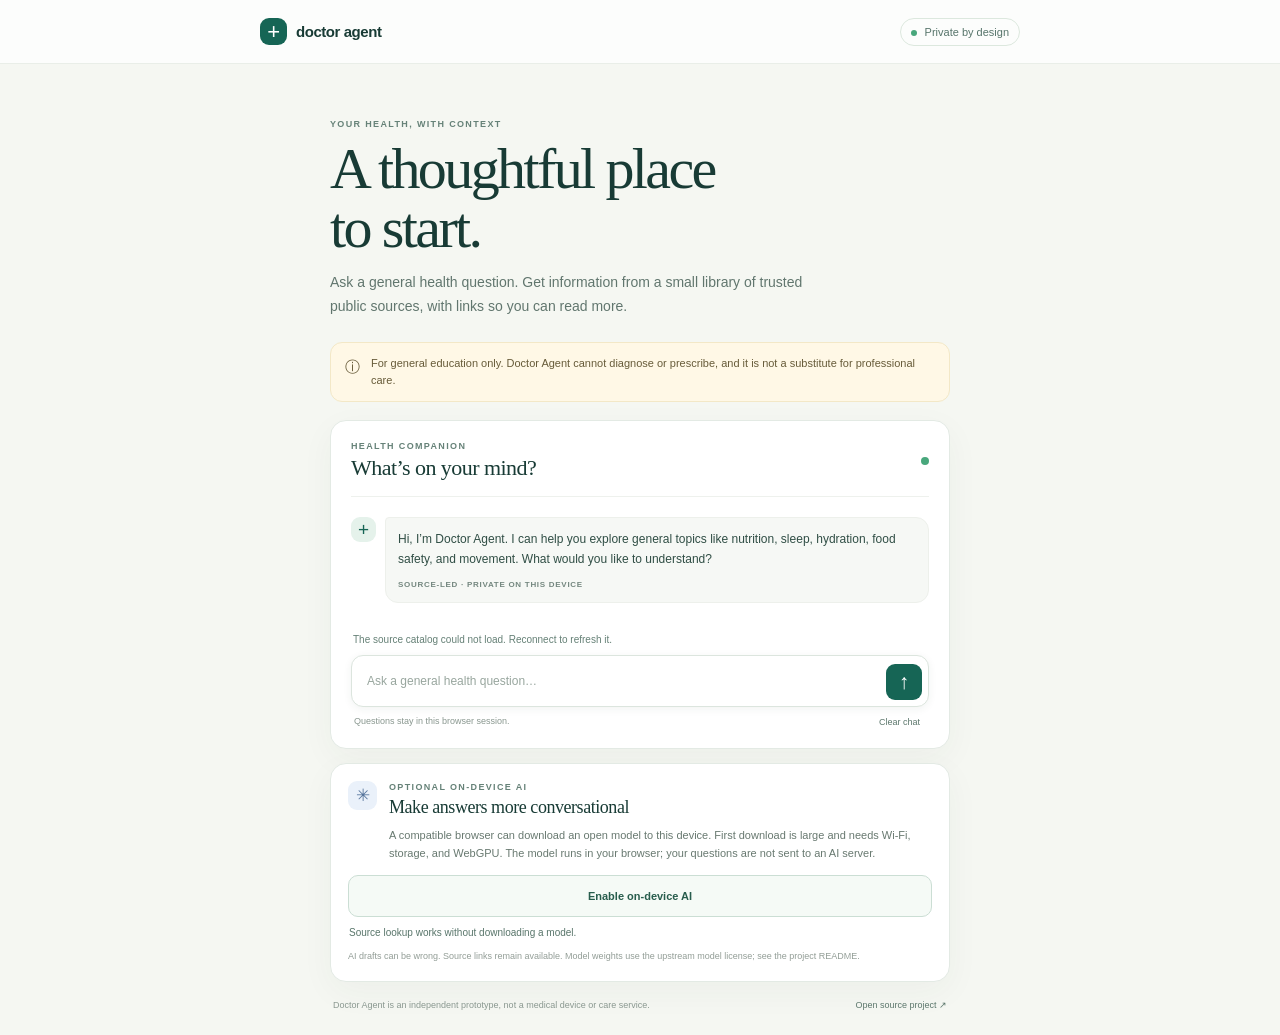
==== mobile/index.html @ ff546ccb "Build installable private health companion PWA" ====
<!doctype html>
<html lang="en">
<head>
  <meta charset="utf-8">
  <meta name="viewport" content="width=device-width, initial-scale=1, viewport-fit=cover">
  <meta name="theme-color" content="#f5f7f2">
  <meta name="description" content="A private, source-linked health education companion that runs on your device.">
  <link rel="manifest" href="./manifest.webmanifest">
  <link rel="apple-touch-icon" href="./icon-180.png">
  <link rel="stylesheet" href="./styles.css">
  <title>Doctor Agent</title>
</head>
<body>
  <header class="topbar"><a class="brand" href="./" aria-label="Doctor Agent home"><span class="brand-icon">+</span><span>doctor agent</span></a><span class="privacy-pill"><i></i> Private by design</span></header>
  <main>
    <section class="intro"><p class="eyebrow">YOUR HEALTH, WITH CONTEXT</p><h1>A thoughtful place<br>to start.</h1><p class="lede">Ask a general health question. Get information from a small library of trusted public sources, with links so you can read more.</p></section>
    <section class="notice" role="note"><span aria-hidden="true">ⓘ</span><p>For general education only. Doctor Agent cannot diagnose or prescribe, and it is not a substitute for professional care.</p></section>
    <section class="assistant-card" aria-label="Health education chat">
      <div class="card-head"><div><p class="eyebrow">HEALTH COMPANION</p><h2>What’s on your mind?</h2></div><span class="online-dot" title="Ready"></span></div>
      <div id="messages" class="messages" aria-live="polite"><article class="message assistant"><span class="avatar">+</span><div class="bubble"><p>Hi, I’m Doctor Agent. I can help you explore general topics like nutrition, sleep, hydration, food safety, and movement. What would you like to understand?</p><span class="message-meta">SOURCE-LED · PRIVATE ON THIS DEVICE</span></div></article></div>
      <div id="status" class="status" aria-live="polite"></div>
      <form id="chat-form" class="composer"><label class="sr-only" for="question">Your question</label><textarea id="question" rows="1" maxlength="1200" placeholder="Ask a general health question…" required></textarea><button class="send" type="submit" aria-label="Send question">↑</button></form>
      <div class="composer-foot"><span>Questions stay in this browser session.</span><button id="clear-chat" class="text-button" type="button">Clear chat</button></div>
    </section>
    <section class="model-card"><div class="model-copy"><span class="model-icon">✳</span><div><p class="eyebrow">OPTIONAL ON-DEVICE AI</p><h2>Make answers more conversational</h2><p>A compatible browser can download an open model to this device. First download is large and needs Wi-Fi, storage, and WebGPU. The model runs in your browser; your questions are not sent to an AI server.</p></div></div><button id="model-button" class="model-button" type="button">Enable on-device AI</button><p id="model-status" class="model-status" aria-live="polite">Source lookup works without downloading a model.</p><p class="fine-print">AI drafts can be wrong. Source links remain available. Model weights use the upstream model license; see the project README.</p></section>
    <footer><p>Doctor Agent is an independent prototype, not a medical device or care service.</p><a href="https://github.com/Adarsh-9182/doctor-agent">Open source project ↗</a></footer>
  </main>
  <script src="./app.js" defer></script>
</body>
</html>
---- mobile/styles.css ----
:root{color-scheme:light;--ink:#183b35;--muted:#647a73;--green:#166555;--mint:#e5f2eb;--line:#e3eae4;--paper:#fff;--bg:#f5f7f2;--amber:#fff7df;font-family:Inter,-apple-system,BlinkMacSystemFont,"Segoe UI",sans-serif;font-synthesis:none;text-rendering:optimizeLegibility}*{box-sizing:border-box}body{margin:0;background:var(--bg);color:var(--ink);min-height:100vh}.topbar{height:64px;display:flex;align-items:center;justify-content:space-between;padding:0 max(22px,calc((100vw - 760px)/2));border-bottom:1px solid #e9eee8;background:rgba(255,255,255,.76)}.brand{display:flex;align-items:center;gap:9px;color:var(--ink);text-decoration:none;font-size:15px;font-weight:700;letter-spacing:-.03em}.brand-icon{width:27px;height:27px;display:grid;place-items:center;border-radius:9px;background:var(--green);color:#fff;font-size:22px;font-weight:400}.privacy-pill{font-size:11px;color:#56746a;border:1px solid #dce8de;border-radius:99px;padding:7px 10px}.privacy-pill i,.online-dot{display:inline-block;width:6px;height:6px;border-radius:50%;background:#48a77c;margin-right:5px}main{max-width:660px;margin:0 auto;padding:44px 20px 25px}.intro{max-width:540px}.eyebrow{font-size:9px;letter-spacing:.15em;font-weight:750;color:#668278;margin:0 0 10px}.intro h1{font-family:Georgia,"Times New Roman",serif;font-weight:400;letter-spacing:-.045em;font-size:clamp(42px,10vw,58px);line-height:1.02;margin:0 0 14px;color:#183b35}.lede{font-size:14px;line-height:1.7;color:#61766e;max-width:500px;margin:0 0 23px}.notice{display:flex;gap:11px;align-items:flex-start;background:#fff8e6;border:1px solid #f3e8c7;border-radius:12px;padding:12px 14px;margin-bottom:18px;color:#675b39;font-size:11px;line-height:1.55}.notice span{font-size:15px}.notice p{margin:0}.assistant-card,.model-card{background:var(--paper);border:1px solid var(--line);border-radius:16px;box-shadow:0 10px 34px rgba(35,73,56,.045)}.assistant-card{padding:20px}.card-head{display:flex;justify-content:space-between;align-items:center;border-bottom:1px solid #eef1ed;padding-bottom:15px}.card-head .eyebrow{margin-bottom:4px}.card-head h2,.model-card h2{font-family:Georgia,"Times New Roman",serif;font-weight:400;letter-spacing:-.025em;margin:0;font-size:22px}.online-dot{width:8px;height:8px;margin:0}.messages{display:flex;flex-direction:column;gap:15px;padding:20px 0;min-height:145px;max-height:48vh;overflow:auto}.message{display:flex;align-items:flex-start;gap:9px}.avatar{flex:0 0 25px;width:25px;height:25px;background:var(--mint);color:var(--green);display:grid;place-items:center;border-radius:9px;font-size:19px}.bubble{max-width:calc(100% - 34px);background:#f6f8f5;border:1px solid #edf0eb;border-radius:4px 13px 13px 13px;padding:11px 12px;color:#304e45;font-size:12px;line-height:1.7}.bubble p{margin:0 0 6px;white-space:pre-wrap}.bubble p:last-child{margin-bottom:0}.message.user{justify-content:flex-end}.message.user .bubble{background:#e8f3ed;border-color:#d9e9df;border-radius:13px 4px 13px 13px}.message-meta{display:block;margin-top:8px;color:#74877f;font-size:8px;letter-spacing:.09em;font-weight:700}.sources{display:flex;flex-direction:column;gap:6px;margin:9px 0 0;padding-top:8px;border-top:1px solid #e3e9e3}.sources a{font-size:10px;color:var(--green);font-weight:650;text-decoration:none}.sources a:hover{text-decoration:underline}.composer{position:relative;display:flex;align-items:flex-end;border:1px solid #dce5de;border-radius:12px;background:#fff;padding:6px;box-shadow:0 2px 8px #193a3310}.composer:focus-within{border-color:#73a995;box-shadow:0 0 0 3px #dcefe5}.composer textarea{resize:none;min-height:38px;max-height:120px;border:0;outline:0;background:none;flex:1;padding:10px 9px;color:var(--ink);font:inherit;font-size:12px;line-height:1.5}.composer textarea::placeholder{color:#98a69e}.send{width:36px;height:36px;border:0;border-radius:9px;background:var(--green);color:#fff;font-size:21px;cursor:pointer}.send:disabled{opacity:.5}.composer-foot{display:flex;justify-content:space-between;margin:9px 3px 0;color:#89978f;font-size:9px}.text-button{border:0;background:none;color:#5c776c;font-size:9px;cursor:pointer}.status{color:#658076;font-size:10px;min-height:14px;margin:-8px 2px 7px}.model-card{padding:17px;margin-top:14px}.model-copy{display:flex;gap:12px}.model-icon{flex:0 0 29px;height:29px;background:#eaf1fa;color:#54739b;border-radius:9px;display:grid;place-items:center;font-size:17px}.model-card .eyebrow{margin:1px 0 5px}.model-card h2{font-size:18px}.model-card p:not(.eyebrow):not(.fine-print){font-size:11px;line-height:1.65;color:#687970;margin:8px 0 13px}.model-button{width:100%;min-height:42px;border:1px solid #cbded4;background:#f5faf6;border-radius:10px;color:#285d4d;font-size:11px;font-weight:700;cursor:pointer}.model-button:hover:not(:disabled){background:#eaf5ee}.model-button:disabled{cursor:wait;opacity:.75}.model-status{font-size:10px!important;color:#58756a!important;margin:8px 1px 0!important}.fine-print{color:#929d96;font-size:9px;line-height:1.55;margin:8px 0 0}footer{display:flex;flex-wrap:wrap;justify-content:space-between;gap:7px;margin:18px 3px 0;color:#8a9890;font-size:9px}footer p{margin:0}footer a{color:#5c776c;text-decoration:none}.sr-only{position:absolute;width:1px;height:1px;padding:0;margin:-1px;overflow:hidden;clip:rect(0,0,0,0);white-space:nowrap;border:0}@media(min-width:700px){main{padding-top:55px}.intro{margin-bottom:2px}}@media(max-width:390px){main{padding-left:14px;padding-right:14px}.assistant-card{padding:15px}.topbar{padding:0 15px}}
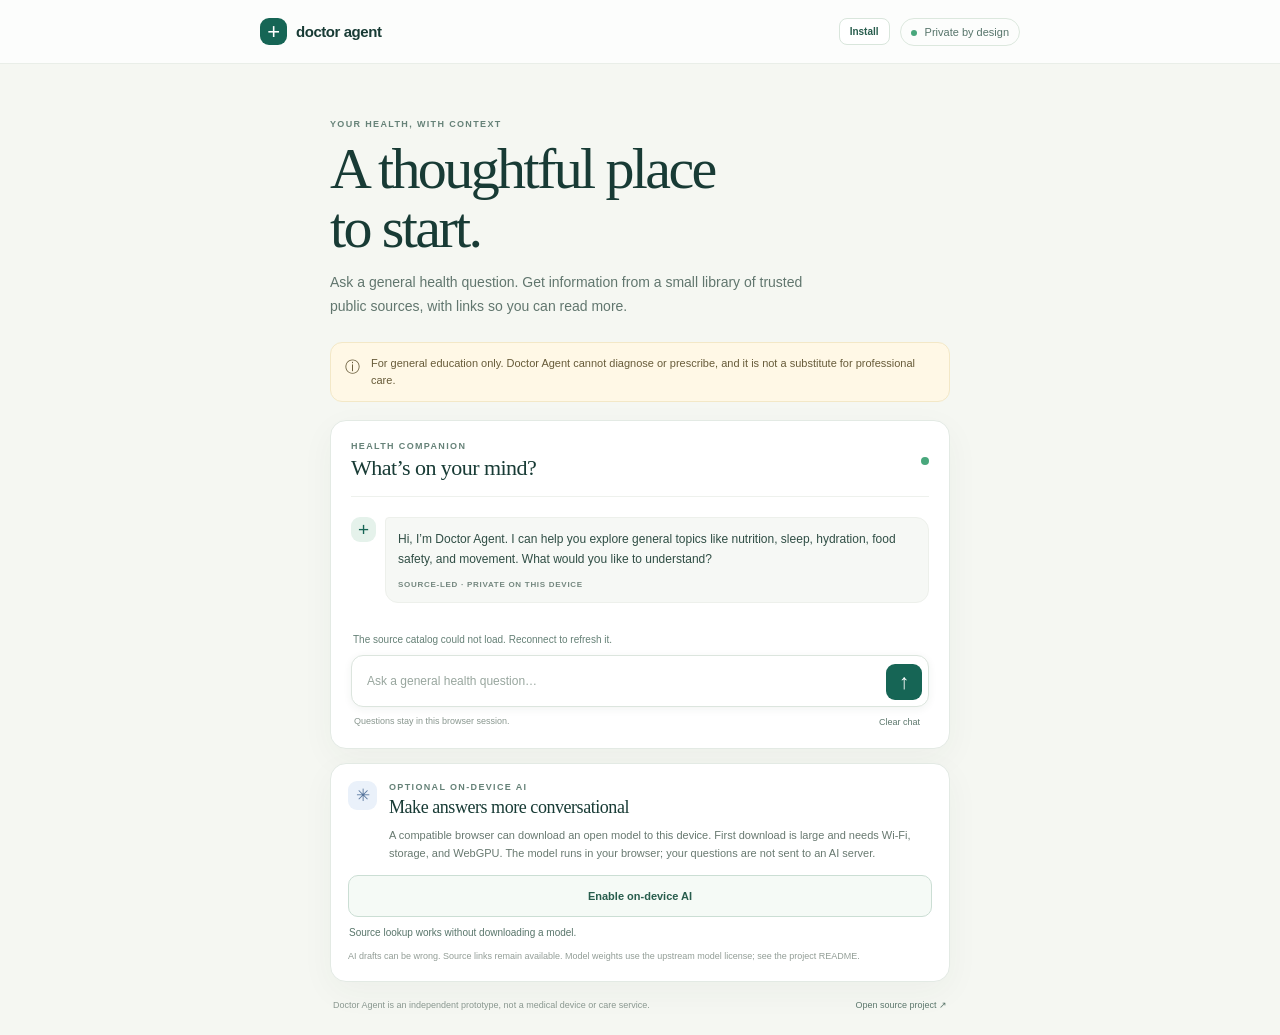
==== commit b762a0c2: "Add mobile install guidance and clarify PWA roadmap" ====
--- a/mobile/index.html
+++ b/mobile/index.html
@@ -11,7 +11,8 @@
   <title>Doctor Agent</title>
 </head>
 <body>
-  <header class="topbar"><a class="brand" href="./" aria-label="Doctor Agent home"><span class="brand-icon">+</span><span>doctor agent</span></a><span class="privacy-pill"><i></i> Private by design</span></header>
+  <header class="topbar"><a class="brand" href="./" aria-label="Doctor Agent home"><span class="brand-icon">+</span><span>doctor agent</span></a><div class="top-actions"><button id="install-button" class="install-button" type="button">Install</button><span class="privacy-pill"><i></i> Private by design</span></div></header>
+  <p id="install-help" class="install-help" hidden></p>
   <main>
     <section class="intro"><p class="eyebrow">YOUR HEALTH, WITH CONTEXT</p><h1>A thoughtful place<br>to start.</h1><p class="lede">Ask a general health question. Get information from a small library of trusted public sources, with links so you can read more.</p></section>
     <section class="notice" role="note"><span aria-hidden="true">ⓘ</span><p>For general education only. Doctor Agent cannot diagnose or prescribe, and it is not a substitute for professional care.</p></section>
--- a/mobile/styles.css
+++ b/mobile/styles.css
@@ -1 +1 @@
-:root{color-scheme:light;--ink:#183b35;--muted:#647a73;--green:#166555;--mint:#e5f2eb;--line:#e3eae4;--paper:#fff;--bg:#f5f7f2;--amber:#fff7df;font-family:Inter,-apple-system,BlinkMacSystemFont,"Segoe UI",sans-serif;font-synthesis:none;text-rendering:optimizeLegibility}*{box-sizing:border-box}body{margin:0;background:var(--bg);color:var(--ink);min-height:100vh}.topbar{height:64px;display:flex;align-items:center;justify-content:space-between;padding:0 max(22px,calc((100vw - 760px)/2));border-bottom:1px solid #e9eee8;background:rgba(255,255,255,.76)}.brand{display:flex;align-items:center;gap:9px;color:var(--ink);text-decoration:none;font-size:15px;font-weight:700;letter-spacing:-.03em}.brand-icon{width:27px;height:27px;display:grid;place-items:center;border-radius:9px;background:var(--green);color:#fff;font-size:22px;font-weight:400}.privacy-pill{font-size:11px;color:#56746a;border:1px solid #dce8de;border-radius:99px;padding:7px 10px}.privacy-pill i,.online-dot{display:inline-block;width:6px;height:6px;border-radius:50%;background:#48a77c;margin-right:5px}main{max-width:660px;margin:0 auto;padding:44px 20px 25px}.intro{max-width:540px}.eyebrow{font-size:9px;letter-spacing:.15em;font-weight:750;color:#668278;margin:0 0 10px}.intro h1{font-family:Georgia,"Times New Roman",serif;font-weight:400;letter-spacing:-.045em;font-size:clamp(42px,10vw,58px);line-height:1.02;margin:0 0 14px;color:#183b35}.lede{font-size:14px;line-height:1.7;color:#61766e;max-width:500px;margin:0 0 23px}.notice{display:flex;gap:11px;align-items:flex-start;background:#fff8e6;border:1px solid #f3e8c7;border-radius:12px;padding:12px 14px;margin-bottom:18px;color:#675b39;font-size:11px;line-height:1.55}.notice span{font-size:15px}.notice p{margin:0}.assistant-card,.model-card{background:var(--paper);border:1px solid var(--line);border-radius:16px;box-shadow:0 10px 34px rgba(35,73,56,.045)}.assistant-card{padding:20px}.card-head{display:flex;justify-content:space-between;align-items:center;border-bottom:1px solid #eef1ed;padding-bottom:15px}.card-head .eyebrow{margin-bottom:4px}.card-head h2,.model-card h2{font-family:Georgia,"Times New Roman",serif;font-weight:400;letter-spacing:-.025em;margin:0;font-size:22px}.online-dot{width:8px;height:8px;margin:0}.messages{display:flex;flex-direction:column;gap:15px;padding:20px 0;min-height:145px;max-height:48vh;overflow:auto}.message{display:flex;align-items:flex-start;gap:9px}.avatar{flex:0 0 25px;width:25px;height:25px;background:var(--mint);color:var(--green);display:grid;place-items:center;border-radius:9px;font-size:19px}.bubble{max-width:calc(100% - 34px);background:#f6f8f5;border:1px solid #edf0eb;border-radius:4px 13px 13px 13px;padding:11px 12px;color:#304e45;font-size:12px;line-height:1.7}.bubble p{margin:0 0 6px;white-space:pre-wrap}.bubble p:last-child{margin-bottom:0}.message.user{justify-content:flex-end}.message.user .bubble{background:#e8f3ed;border-color:#d9e9df;border-radius:13px 4px 13px 13px}.message-meta{display:block;margin-top:8px;color:#74877f;font-size:8px;letter-spacing:.09em;font-weight:700}.sources{display:flex;flex-direction:column;gap:6px;margin:9px 0 0;padding-top:8px;border-top:1px solid #e3e9e3}.sources a{font-size:10px;color:var(--green);font-weight:650;text-decoration:none}.sources a:hover{text-decoration:underline}.composer{position:relative;display:flex;align-items:flex-end;border:1px solid #dce5de;border-radius:12px;background:#fff;padding:6px;box-shadow:0 2px 8px #193a3310}.composer:focus-within{border-color:#73a995;box-shadow:0 0 0 3px #dcefe5}.composer textarea{resize:none;min-height:38px;max-height:120px;border:0;outline:0;background:none;flex:1;padding:10px 9px;color:var(--ink);font:inherit;font-size:12px;line-height:1.5}.composer textarea::placeholder{color:#98a69e}.send{width:36px;height:36px;border:0;border-radius:9px;background:var(--green);color:#fff;font-size:21px;cursor:pointer}.send:disabled{opacity:.5}.composer-foot{display:flex;justify-content:space-between;margin:9px 3px 0;color:#89978f;font-size:9px}.text-button{border:0;background:none;color:#5c776c;font-size:9px;cursor:pointer}.status{color:#658076;font-size:10px;min-height:14px;margin:-8px 2px 7px}.model-card{padding:17px;margin-top:14px}.model-copy{display:flex;gap:12px}.model-icon{flex:0 0 29px;height:29px;background:#eaf1fa;color:#54739b;border-radius:9px;display:grid;place-items:center;font-size:17px}.model-card .eyebrow{margin:1px 0 5px}.model-card h2{font-size:18px}.model-card p:not(.eyebrow):not(.fine-print){font-size:11px;line-height:1.65;color:#687970;margin:8px 0 13px}.model-button{width:100%;min-height:42px;border:1px solid #cbded4;background:#f5faf6;border-radius:10px;color:#285d4d;font-size:11px;font-weight:700;cursor:pointer}.model-button:hover:not(:disabled){background:#eaf5ee}.model-button:disabled{cursor:wait;opacity:.75}.model-status{font-size:10px!important;color:#58756a!important;margin:8px 1px 0!important}.fine-print{color:#929d96;font-size:9px;line-height:1.55;margin:8px 0 0}footer{display:flex;flex-wrap:wrap;justify-content:space-between;gap:7px;margin:18px 3px 0;color:#8a9890;font-size:9px}footer p{margin:0}footer a{color:#5c776c;text-decoration:none}.sr-only{position:absolute;width:1px;height:1px;padding:0;margin:-1px;overflow:hidden;clip:rect(0,0,0,0);white-space:nowrap;border:0}@media(min-width:700px){main{padding-top:55px}.intro{margin-bottom:2px}}@media(max-width:390px){main{padding-left:14px;padding-right:14px}.assistant-card{padding:15px}.topbar{padding:0 15px}}
+:root{color-scheme:light;--ink:#183b35;--muted:#647a73;--green:#166555;--mint:#e5f2eb;--line:#e3eae4;--paper:#fff;--bg:#f5f7f2;--amber:#fff7df;font-family:Inter,-apple-system,BlinkMacSystemFont,"Segoe UI",sans-serif;font-synthesis:none;text-rendering:optimizeLegibility}*{box-sizing:border-box}body{margin:0;background:var(--bg);color:var(--ink);min-height:100vh}.topbar{height:64px;display:flex;align-items:center;justify-content:space-between;padding:0 max(22px,calc((100vw - 760px)/2));border-bottom:1px solid #e9eee8;background:rgba(255,255,255,.76)}.brand{display:flex;align-items:center;gap:9px;color:var(--ink);text-decoration:none;font-size:15px;font-weight:700;letter-spacing:-.03em}.brand-icon{width:27px;height:27px;display:grid;place-items:center;border-radius:9px;background:var(--green);color:#fff;font-size:22px;font-weight:400}.top-actions{display:flex;align-items:center;gap:10px}.install-button{border:1px solid #d9e6dc;background:#fff;border-radius:8px;color:#285d4d;padding:7px 10px;font:inherit;font-size:10px;font-weight:700;cursor:pointer}.install-help{max-width:660px;margin:10px auto 0;padding:10px 14px;background:#eaf4ed;border:1px solid #d4e6d8;border-radius:10px;color:#45685a;font-size:11px;line-height:1.55}.install-help[hidden]{display:none}.privacy-pill{font-size:11px;color:#56746a;border:1px solid #dce8de;border-radius:99px;padding:7px 10px}.privacy-pill i,.online-dot{display:inline-block;width:6px;height:6px;border-radius:50%;background:#48a77c;margin-right:5px}main{max-width:660px;margin:0 auto;padding:44px 20px 25px}.intro{max-width:540px}.eyebrow{font-size:9px;letter-spacing:.15em;font-weight:750;color:#668278;margin:0 0 10px}.intro h1{font-family:Georgia,"Times New Roman",serif;font-weight:400;letter-spacing:-.045em;font-size:clamp(42px,10vw,58px);line-height:1.02;margin:0 0 14px;color:#183b35}.lede{font-size:14px;line-height:1.7;color:#61766e;max-width:500px;margin:0 0 23px}.notice{display:flex;gap:11px;align-items:flex-start;background:#fff8e6;border:1px solid #f3e8c7;border-radius:12px;padding:12px 14px;margin-bottom:18px;color:#675b39;font-size:11px;line-height:1.55}.notice span{font-size:15px}.notice p{margin:0}.assistant-card,.model-card{background:var(--paper);border:1px solid var(--line);border-radius:16px;box-shadow:0 10px 34px rgba(35,73,56,.045)}.assistant-card{padding:20px}.card-head{display:flex;justify-content:space-between;align-items:center;border-bottom:1px solid #eef1ed;padding-bottom:15px}.card-head .eyebrow{margin-bottom:4px}.card-head h2,.model-card h2{font-family:Georgia,"Times New Roman",serif;font-weight:400;letter-spacing:-.025em;margin:0;font-size:22px}.online-dot{width:8px;height:8px;margin:0}.messages{display:flex;flex-direction:column;gap:15px;padding:20px 0;min-height:145px;max-height:48vh;overflow:auto}.message{display:flex;align-items:flex-start;gap:9px}.avatar{flex:0 0 25px;width:25px;height:25px;background:var(--mint);color:var(--green);display:grid;place-items:center;border-radius:9px;font-size:19px}.bubble{max-width:calc(100% - 34px);background:#f6f8f5;border:1px solid #edf0eb;border-radius:4px 13px 13px 13px;padding:11px 12px;color:#304e45;font-size:12px;line-height:1.7}.bubble p{margin:0 0 6px;white-space:pre-wrap}.bubble p:last-child{margin-bottom:0}.message.user{justify-content:flex-end}.message.user .bubble{background:#e8f3ed;border-color:#d9e9df;border-radius:13px 4px 13px 13px}.message-meta{display:block;margin-top:8px;color:#74877f;font-size:8px;letter-spacing:.09em;font-weight:700}.listen-button{display:inline-block;border:0;background:none;color:#3c7662;padding:7px 0 0;font:inherit;font-size:10px;font-weight:650;cursor:pointer}.sources{display:flex;flex-direction:column;gap:6px;margin:9px 0 0;padding-top:8px;border-top:1px solid #e3e9e3}.sources a{font-size:10px;color:var(--green);font-weight:650;text-decoration:none}.sources a:hover{text-decoration:underline}.composer{position:relative;display:flex;align-items:flex-end;border:1px solid #dce5de;border-radius:12px;background:#fff;padding:6px;box-shadow:0 2px 8px #193a3310}.composer:focus-within{border-color:#73a995;box-shadow:0 0 0 3px #dcefe5}.composer textarea{resize:none;min-height:38px;max-height:120px;border:0;outline:0;background:none;flex:1;padding:10px 9px;color:var(--ink);font:inherit;font-size:12px;line-height:1.5}.composer textarea::placeholder{color:#98a69e}.send{width:36px;height:36px;border:0;border-radius:9px;background:var(--green);color:#fff;font-size:21px;cursor:pointer}.send:disabled{opacity:.5}.composer-foot{display:flex;justify-content:space-between;margin:9px 3px 0;color:#89978f;font-size:9px}.text-button{border:0;background:none;color:#5c776c;font-size:9px;cursor:pointer}.status{color:#658076;font-size:10px;min-height:14px;margin:-8px 2px 7px}.model-card{padding:17px;margin-top:14px}.model-copy{display:flex;gap:12px}.model-icon{flex:0 0 29px;height:29px;background:#eaf1fa;color:#54739b;border-radius:9px;display:grid;place-items:center;font-size:17px}.model-card .eyebrow{margin:1px 0 5px}.model-card h2{font-size:18px}.model-card p:not(.eyebrow):not(.fine-print){font-size:11px;line-height:1.65;color:#687970;margin:8px 0 13px}.model-button{width:100%;min-height:42px;border:1px solid #cbded4;background:#f5faf6;border-radius:10px;color:#285d4d;font-size:11px;font-weight:700;cursor:pointer}.model-button:hover:not(:disabled){background:#eaf5ee}.model-button:disabled{cursor:wait;opacity:.75}.model-status{font-size:10px!important;color:#58756a!important;margin:8px 1px 0!important}.fine-print{color:#929d96;font-size:9px;line-height:1.55;margin:8px 0 0}footer{display:flex;flex-wrap:wrap;justify-content:space-between;gap:7px;margin:18px 3px 0;color:#8a9890;font-size:9px}footer p{margin:0}footer a{color:#5c776c;text-decoration:none}.sr-only{position:absolute;width:1px;height:1px;padding:0;margin:-1px;overflow:hidden;clip:rect(0,0,0,0);white-space:nowrap;border:0}@media(min-width:700px){main{padding-top:55px}.intro{margin-bottom:2px}}@media(max-width:390px){main{padding-left:14px;padding-right:14px}.assistant-card{padding:15px}.topbar{padding:0 15px}}
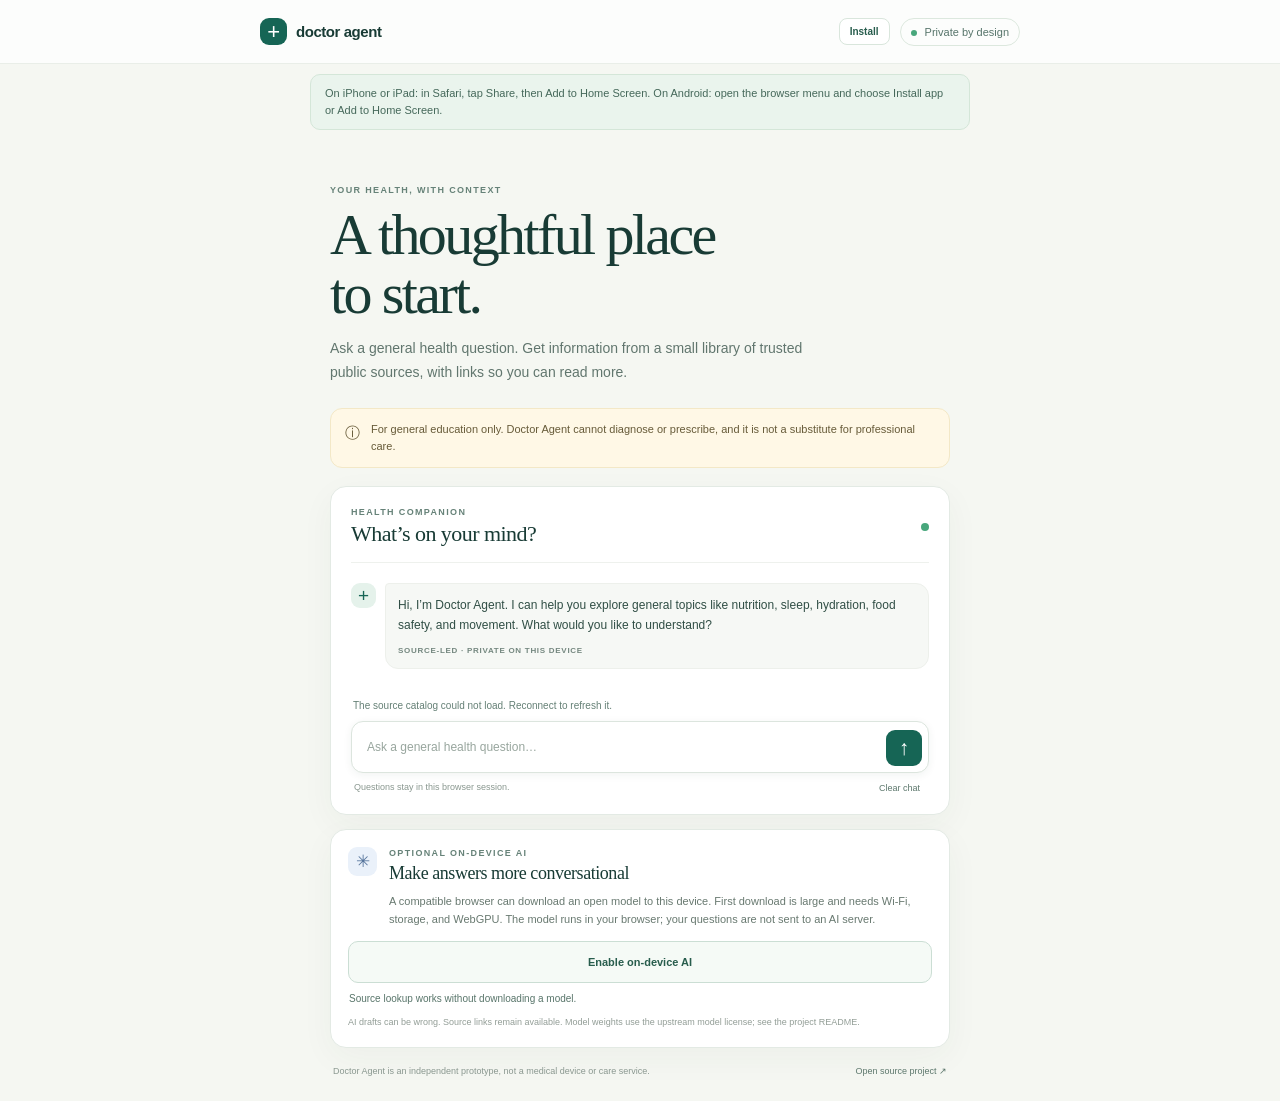
==== commit c5f54acc: "Keep phone install steps visible in the PWA" ====
--- a/mobile/index.html
+++ b/mobile/index.html
@@ -12,7 +12,7 @@
 </head>
 <body>
   <header class="topbar"><a class="brand" href="./" aria-label="Doctor Agent home"><span class="brand-icon">+</span><span>doctor agent</span></a><div class="top-actions"><button id="install-button" class="install-button" type="button">Install</button><span class="privacy-pill"><i></i> Private by design</span></div></header>
-  <p id="install-help" class="install-help" hidden></p>
+  <p id="install-help" class="install-help">On iPhone or iPad: in Safari, tap Share, then Add to Home Screen. On Android: open the browser menu and choose Install app or Add to Home Screen.</p>
   <main>
     <section class="intro"><p class="eyebrow">YOUR HEALTH, WITH CONTEXT</p><h1>A thoughtful place<br>to start.</h1><p class="lede">Ask a general health question. Get information from a small library of trusted public sources, with links so you can read more.</p></section>
     <section class="notice" role="note"><span aria-hidden="true">ⓘ</span><p>For general education only. Doctor Agent cannot diagnose or prescribe, and it is not a substitute for professional care.</p></section>
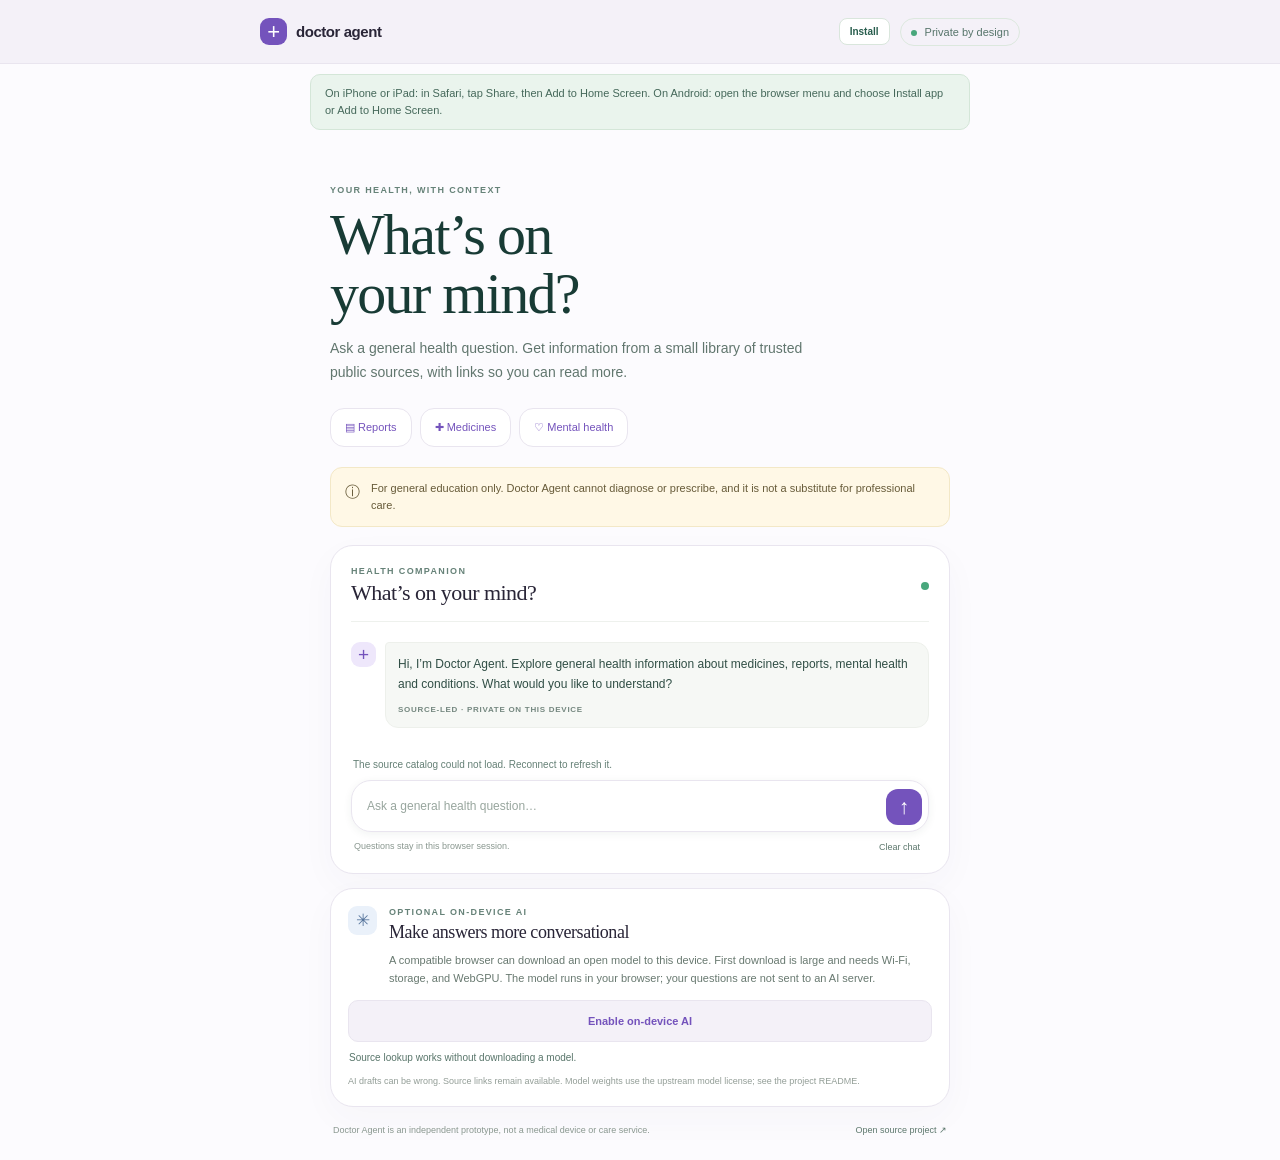
==== commit 8069d3ad: "Redesign health companion chat across Android Mac and web" ====
--- a/mobile/index.html
+++ b/mobile/index.html
@@ -14,11 +14,12 @@
   <header class="topbar"><a class="brand" href="./" aria-label="Doctor Agent home"><span class="brand-icon">+</span><span>doctor agent</span></a><div class="top-actions"><button id="install-button" class="install-button" type="button">Install</button><span class="privacy-pill"><i></i> Private by design</span></div></header>
   <p id="install-help" class="install-help">On iPhone or iPad: in Safari, tap Share, then Add to Home Screen. On Android: open the browser menu and choose Install app or Add to Home Screen.</p>
   <main>
-    <section class="intro"><p class="eyebrow">YOUR HEALTH, WITH CONTEXT</p><h1>A thoughtful place<br>to start.</h1><p class="lede">Ask a general health question. Get information from a small library of trusted public sources, with links so you can read more.</p></section>
+    <section class="intro"><p class="eyebrow">YOUR HEALTH, WITH CONTEXT</p><h1>What’s on<br>your mind?</h1><p class="lede">Ask a general health question. Get information from a small library of trusted public sources, with links so you can read more.</p></section>
+    <nav class="quick-topics" aria-label="Health topics"><button data-prompt="Explain lab reports.">▤ Reports</button><button data-prompt="Tell me about medicine safety.">✚ Medicines</button><button data-prompt="Tell me about mental health.">♡ Mental health</button></nav>
     <section class="notice" role="note"><span aria-hidden="true">ⓘ</span><p>For general education only. Doctor Agent cannot diagnose or prescribe, and it is not a substitute for professional care.</p></section>
     <section class="assistant-card" aria-label="Health education chat">
       <div class="card-head"><div><p class="eyebrow">HEALTH COMPANION</p><h2>What’s on your mind?</h2></div><span class="online-dot" title="Ready"></span></div>
-      <div id="messages" class="messages" aria-live="polite"><article class="message assistant"><span class="avatar">+</span><div class="bubble"><p>Hi, I’m Doctor Agent. I can help you explore general topics like nutrition, sleep, hydration, food safety, and movement. What would you like to understand?</p><span class="message-meta">SOURCE-LED · PRIVATE ON THIS DEVICE</span></div></article></div>
+      <div id="messages" class="messages" aria-live="polite"><article class="message assistant"><span class="avatar">+</span><div class="bubble"><p>Hi, I’m Doctor Agent. Explore general health information about medicines, reports, mental health and conditions. What would you like to understand?</p><span class="message-meta">SOURCE-LED · PRIVATE ON THIS DEVICE</span></div></article></div>
       <div id="status" class="status" aria-live="polite"></div>
       <form id="chat-form" class="composer"><label class="sr-only" for="question">Your question</label><textarea id="question" rows="1" maxlength="1200" placeholder="Ask a general health question…" required></textarea><button class="send" type="submit" aria-label="Send question">↑</button></form>
       <div class="composer-foot"><span>Questions stay in this browser session.</span><button id="clear-chat" class="text-button" type="button">Clear chat</button></div>
--- a/mobile/styles.css
+++ b/mobile/styles.css
@@ -1 +1,4 @@
 :root{color-scheme:light;--ink:#183b35;--muted:#647a73;--green:#166555;--mint:#e5f2eb;--line:#e3eae4;--paper:#fff;--bg:#f5f7f2;--amber:#fff7df;font-family:Inter,-apple-system,BlinkMacSystemFont,"Segoe UI",sans-serif;font-synthesis:none;text-rendering:optimizeLegibility}*{box-sizing:border-box}body{margin:0;background:var(--bg);color:var(--ink);min-height:100vh}.topbar{height:64px;display:flex;align-items:center;justify-content:space-between;padding:0 max(22px,calc((100vw - 760px)/2));border-bottom:1px solid #e9eee8;background:rgba(255,255,255,.76)}.brand{display:flex;align-items:center;gap:9px;color:var(--ink);text-decoration:none;font-size:15px;font-weight:700;letter-spacing:-.03em}.brand-icon{width:27px;height:27px;display:grid;place-items:center;border-radius:9px;background:var(--green);color:#fff;font-size:22px;font-weight:400}.top-actions{display:flex;align-items:center;gap:10px}.install-button{border:1px solid #d9e6dc;background:#fff;border-radius:8px;color:#285d4d;padding:7px 10px;font:inherit;font-size:10px;font-weight:700;cursor:pointer}.install-help{max-width:660px;margin:10px auto 0;padding:10px 14px;background:#eaf4ed;border:1px solid #d4e6d8;border-radius:10px;color:#45685a;font-size:11px;line-height:1.55}.install-help[hidden]{display:none}.privacy-pill{font-size:11px;color:#56746a;border:1px solid #dce8de;border-radius:99px;padding:7px 10px}.privacy-pill i,.online-dot{display:inline-block;width:6px;height:6px;border-radius:50%;background:#48a77c;margin-right:5px}main{max-width:660px;margin:0 auto;padding:44px 20px 25px}.intro{max-width:540px}.eyebrow{font-size:9px;letter-spacing:.15em;font-weight:750;color:#668278;margin:0 0 10px}.intro h1{font-family:Georgia,"Times New Roman",serif;font-weight:400;letter-spacing:-.045em;font-size:clamp(42px,10vw,58px);line-height:1.02;margin:0 0 14px;color:#183b35}.lede{font-size:14px;line-height:1.7;color:#61766e;max-width:500px;margin:0 0 23px}.notice{display:flex;gap:11px;align-items:flex-start;background:#fff8e6;border:1px solid #f3e8c7;border-radius:12px;padding:12px 14px;margin-bottom:18px;color:#675b39;font-size:11px;line-height:1.55}.notice span{font-size:15px}.notice p{margin:0}.assistant-card,.model-card{background:var(--paper);border:1px solid var(--line);border-radius:16px;box-shadow:0 10px 34px rgba(35,73,56,.045)}.assistant-card{padding:20px}.card-head{display:flex;justify-content:space-between;align-items:center;border-bottom:1px solid #eef1ed;padding-bottom:15px}.card-head .eyebrow{margin-bottom:4px}.card-head h2,.model-card h2{font-family:Georgia,"Times New Roman",serif;font-weight:400;letter-spacing:-.025em;margin:0;font-size:22px}.online-dot{width:8px;height:8px;margin:0}.messages{display:flex;flex-direction:column;gap:15px;padding:20px 0;min-height:145px;max-height:48vh;overflow:auto}.message{display:flex;align-items:flex-start;gap:9px}.avatar{flex:0 0 25px;width:25px;height:25px;background:var(--mint);color:var(--green);display:grid;place-items:center;border-radius:9px;font-size:19px}.bubble{max-width:calc(100% - 34px);background:#f6f8f5;border:1px solid #edf0eb;border-radius:4px 13px 13px 13px;padding:11px 12px;color:#304e45;font-size:12px;line-height:1.7}.bubble p{margin:0 0 6px;white-space:pre-wrap}.bubble p:last-child{margin-bottom:0}.message.user{justify-content:flex-end}.message.user .bubble{background:#e8f3ed;border-color:#d9e9df;border-radius:13px 4px 13px 13px}.message-meta{display:block;margin-top:8px;color:#74877f;font-size:8px;letter-spacing:.09em;font-weight:700}.listen-button{display:inline-block;border:0;background:none;color:#3c7662;padding:7px 0 0;font:inherit;font-size:10px;font-weight:650;cursor:pointer}.sources{display:flex;flex-direction:column;gap:6px;margin:9px 0 0;padding-top:8px;border-top:1px solid #e3e9e3}.sources a{font-size:10px;color:var(--green);font-weight:650;text-decoration:none}.sources a:hover{text-decoration:underline}.composer{position:relative;display:flex;align-items:flex-end;border:1px solid #dce5de;border-radius:12px;background:#fff;padding:6px;box-shadow:0 2px 8px #193a3310}.composer:focus-within{border-color:#73a995;box-shadow:0 0 0 3px #dcefe5}.composer textarea{resize:none;min-height:38px;max-height:120px;border:0;outline:0;background:none;flex:1;padding:10px 9px;color:var(--ink);font:inherit;font-size:12px;line-height:1.5}.composer textarea::placeholder{color:#98a69e}.send{width:36px;height:36px;border:0;border-radius:9px;background:var(--green);color:#fff;font-size:21px;cursor:pointer}.send:disabled{opacity:.5}.composer-foot{display:flex;justify-content:space-between;margin:9px 3px 0;color:#89978f;font-size:9px}.text-button{border:0;background:none;color:#5c776c;font-size:9px;cursor:pointer}.status{color:#658076;font-size:10px;min-height:14px;margin:-8px 2px 7px}.model-card{padding:17px;margin-top:14px}.model-copy{display:flex;gap:12px}.model-icon{flex:0 0 29px;height:29px;background:#eaf1fa;color:#54739b;border-radius:9px;display:grid;place-items:center;font-size:17px}.model-card .eyebrow{margin:1px 0 5px}.model-card h2{font-size:18px}.model-card p:not(.eyebrow):not(.fine-print){font-size:11px;line-height:1.65;color:#687970;margin:8px 0 13px}.model-button{width:100%;min-height:42px;border:1px solid #cbded4;background:#f5faf6;border-radius:10px;color:#285d4d;font-size:11px;font-weight:700;cursor:pointer}.model-button:hover:not(:disabled){background:#eaf5ee}.model-button:disabled{cursor:wait;opacity:.75}.model-status{font-size:10px!important;color:#58756a!important;margin:8px 1px 0!important}.fine-print{color:#929d96;font-size:9px;line-height:1.55;margin:8px 0 0}footer{display:flex;flex-wrap:wrap;justify-content:space-between;gap:7px;margin:18px 3px 0;color:#8a9890;font-size:9px}footer p{margin:0}footer a{color:#5c776c;text-decoration:none}.sr-only{position:absolute;width:1px;height:1px;padding:0;margin:-1px;overflow:hidden;clip:rect(0,0,0,0);white-space:nowrap;border:0}@media(min-width:700px){main{padding-top:55px}.intro{margin-bottom:2px}}@media(max-width:390px){main{padding-left:14px;padding-right:14px}.assistant-card{padding:15px}.topbar{padding:0 15px}}
+
+/* Companion visual system */
+:root{--ink:#292537;--green:#7453bc;--muted:#817b91}body{background:#fcfbfe;color:#292537}.topbar{background:#f4f1f8;border-color:#e9e5ef}.brand-icon{background:#7453bc}.intro h1{letter-spacing:-1.7px}.intro{animation:companion-enter .45s ease both}.assistant-card,.model-card{border-color:#e9e5ef;border-radius:23px;box-shadow:0 12px 36px #44326308}.composer{border-radius:20px;border-color:#e9e5ef}.composer:focus-within{border-color:#7453bc;box-shadow:0 0 0 3px #7453bc0a}.send{border-radius:12px;background:#7453bc}.avatar{background:#eee7fb;color:#7453bc}.message{animation:companion-enter .25s ease both}.message.user .bubble{background:#eee7fb;color:#292537}.quick-topics{display:flex;gap:8px;flex-wrap:wrap;margin:12px 0 20px}.quick-topics button{border:1px solid #e9e5ef;background:#fff;color:#7453bc;padding:12px 14px;border-radius:14px;font:inherit;font-size:11px;cursor:pointer;transition:transform .2s,box-shadow .2s}.quick-topics button:hover{transform:translateY(-2px);box-shadow:0 8px 18px #7453bc12}.model-button{background:#f4f1f8;border-color:#e9e5ef;color:#7453bc}.model-button:hover:not(:disabled){background:#eee7fb}@keyframes companion-enter{from{opacity:0;transform:translateY(8px)}to{opacity:1;transform:none}}@media(prefers-reduced-motion:reduce){*,*::before,*::after{animation:none!important;transition:none!important;scroll-behavior:auto!important}}
